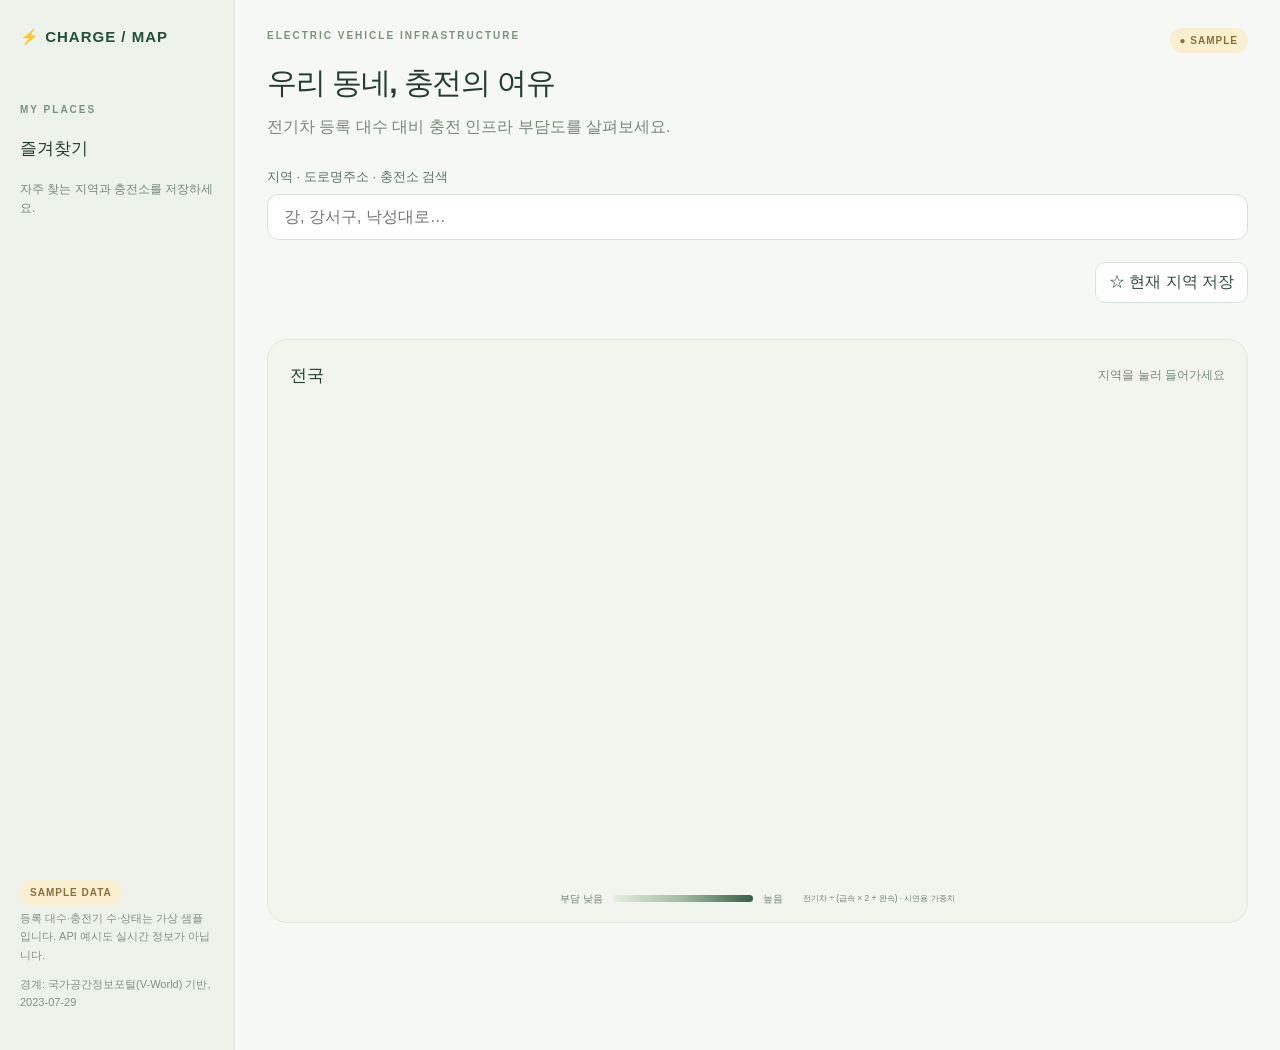
==== components/index.html @ 4f2b4662 "Initial commit: EV Infrastructure map" ====
<!doctype html>
<html lang="ko"><head><meta charset="utf-8"><meta name="viewport" content="width=device-width,initial-scale=1"><link rel="stylesheet" href="map_view.css"></head>
<body>
<div class="app">
<aside><a class="brand" href="#" id="home">⚡ CHARGE / MAP</a><p class="eyebrow">MY PLACES</p><h2>즐겨찾기</h2><p class="muted small">자주 찾는 지역과 충전소를 저장하세요.</p><div id="favorites"></div><p id="storage-note" role="status" class="small muted"></p><div class="sidebar-foot"><span class="badge">SAMPLE DATA</span><p>등록 대수·충전기 수·상태는 가상 샘플입니다. API 예시도 실시간 정보가 아닙니다.</p><p>경계: 국가공간정보포털(V-World) 기반, 2023-07-29</p></div></aside>
<main><header><div><p class="eyebrow">ELECTRIC VEHICLE INFRASTRUCTURE</p><h1>우리 동네, 충전의 여유</h1><p class="muted">전기차 등록 대수 대비 충전 인프라 부담도를 살펴보세요.</p></div><span class="badge">● SAMPLE</span></header>
<div class="search-wrap"><label id="search-label" for="search">지역 · 도로명주소 · 충전소 검색</label><div class="search-row"><input id="search" placeholder="강, 강서구, 낙성대로…" autocomplete="off" role="combobox" aria-autocomplete="list" aria-controls="suggestions" aria-expanded="false"><button id="address-search" hidden>주소 검색</button><button id="cancel-nearby" hidden>취소</button></div><p id="address-help" class="small muted" hidden></p><p id="search-status" role="status"></p><div id="suggestions" role="listbox" hidden></div></div>
<div class="toolbar"><nav id="breadcrumbs" aria-label="지도 탐색"></nav><button id="save-place">☆ 현재 지역 저장</button></div>
<div id="metrics" class="metrics"></div>
<div id="map-workspace" class="map-workspace">
<section class="map-card"><div class="map-heading"><div class="map-title-group"><button id="back-map" type="button" hidden>← 한 단계 뒤로</button><h2 id="map-title">전국</h2></div><span id="map-hint" class="muted small">지역을 눌러 들어가세요</span></div><div id="map-stage"><svg id="map" xmlns="http://www.w3.org/2000/svg" aria-label="전기차 충전 인프라 지도"><g id="provinces"></g><g id="districts"></g><g id="outlines" aria-hidden="true"></g><g id="district-labels" aria-hidden="true"></g><g id="markers"></g></svg><div id="hover-tip" hidden></div><div id="address-label" hidden></div></div><div class="legend"><span>부담 낮음</span><i></i><span>높음</span><small>전기차 ÷ (급속 × 2 + 완속) · 시연용 가중치</small></div></section>
<section id="details-panel" class="details-panel" aria-label="충전소 정보" hidden><div class="panel-header"><span id="panel-caption">충전소 상세</span><button id="close-details" aria-label="상세정보 닫기">×</button></div><div id="details" class="details" aria-live="polite"></div></section>
</div><section id="station-list" class="station-list"></section>
</main></div>
<dialog id="favorite-dialog"><form id="favorite-form"><h2 id="favorite-heading">즐겨찾기 저장</h2><label for="alias">별명</label><input id="alias" maxlength="60" required placeholder="우리 집, 회사 근처…"><p id="favorite-address" class="muted small"></p><div class="dialog-actions"><button type="button" id="cancel-favorite">취소</button><button class="primary" type="submit">저장</button></div></form></dialog>
<script id="app-data" type="application/json"></script><script src="nearby.js"></script><script src="bridge.js"></script>
</body></html>
---- components/map_view.css ----
:root{font-family:Inter,'Segoe UI','Malgun Gothic',sans-serif;color:#243c33;background:#f6f8f5;font-synthesis:none}*{box-sizing:border-box}body{margin:0}button,input{font:inherit}button{cursor:pointer;border:1px solid #dbe4dc;background:white;color:#314d40;border-radius:10px;padding:9px 13px}button:hover{background:#e9f1e9}button:focus-visible,a:focus-visible,input:focus-visible{outline:3px solid #91bfa8;outline-offset:3px}svg [role=button]:focus{outline:none}svg [role=button]:focus-visible{stroke:#d19841!important;stroke-width:3!important}input{width:100%;padding:13px 16px;border:1px solid #d7e1d8;border-radius:12px;background:white;color:#243c33}label{display:block;font-size:13px;margin-bottom:8px;color:#5d7365}.app{display:grid;grid-template-columns:235px minmax(0,1fr);min-height:1050px}aside{background:#edf2eb;border-right:1px solid #dfe7dc;padding:28px 20px;display:flex;flex-direction:column}.brand{font-size:15px;font-weight:800;color:#244f3c;text-decoration:none;letter-spacing:1px;margin-bottom:46px}.eyebrow{font-size:10px;letter-spacing:2px;color:#7a927c;font-weight:700}h1{font-size:30px;letter-spacing:-1.2px;margin:8px 0 10px}h2{font-size:17px;margin:8px 0}p{line-height:1.65}.muted{color:#78877a}.small{font-size:12px}.badge{background:#faf0cf;color:#87713a;border-radius:20px;font-size:10px;letter-spacing:1px;font-weight:700;padding:7px 10px;white-space:nowrap}.sidebar-foot{margin-top:auto;padding-top:30px;font-size:11px;color:#84907f}main{padding:28px 32px;min-width:0}header{display:flex;justify-content:space-between;align-items:flex-start}header p{margin:0 0 18px}.search-wrap{position:relative;z-index:5;margin:10px 0 22px}#suggestions{position:absolute;top:100%;left:0;right:0;background:#fff;border:1px solid #dce5dc;box-shadow:0 12px 35px #21372917;border-radius:12px;margin-top:6px;max-height:340px;overflow:auto}.suggestion{display:block;width:100%;text-align:left;border:0;border-radius:0;padding:11px 16px}.suggestion[aria-selected=true]{background:#e8f1e8}.suggestion small{display:block;color:#7a8d7f;margin-top:4px}.toolbar{display:flex;align-items:center;justify-content:space-between;margin-bottom:18px;gap:8px}nav{display:flex;align-items:center;gap:6px;flex-wrap:wrap}nav button{border:0;background:transparent;padding:6px}nav span{color:#9eac9e}.metrics{display:grid;grid-template-columns:repeat(4,1fr);gap:12px;margin-bottom:18px}.metric{background:#fff;border:1px solid #e2e9df;border-radius:14px;padding:16px}.metric small{color:#84907f;font-size:11px}.metric strong{display:block;font-size:23px;margin-top:6px;font-weight:600}.map-card{border:1px solid #e2e9df;background:#f1f5ee;border-radius:20px;overflow:hidden}.map-heading{display:flex;justify-content:space-between;align-items:center;padding:16px 22px}#map-stage{position:relative;height:465px}#map{display:block;width:100%;height:100%;overflow:hidden}.region{stroke:#fff;stroke-width:1.25;vector-effect:non-scaling-stroke;cursor:pointer;fill-rule:evenodd;transition:fill .18s}.region:hover{stroke:#486d56;stroke-width:2;filter:brightness(1.05)}.region.dim{opacity:.15;pointer-events:none}.region.context{pointer-events:none;fill:#dee9db!important;stroke:#c5d5c3}.marker{cursor:pointer}.marker circle{stroke:#fff;stroke-width:2;filter:drop-shadow(0 2px 2px #224a3733)}.marker.selected circle{stroke:#d79e42;stroke-width:3}#hover-tip{position:absolute;pointer-events:none;padding:7px 10px;background:#fff;border-radius:9px;box-shadow:0 3px 14px #25442a20;font-size:12px}.legend{display:flex;gap:10px;align-items:center;justify-content:center;padding:16px;font-size:10px;color:#74816c}.legend i{width:140px;height:7px;border-radius:10px;background:linear-gradient(90deg,#e4efdf,#9dbd9d,#365e49)}.legend small{margin-left:10px}.details{background:white;border:1px solid #e2e9df;border-radius:16px;margin-top:18px;padding:18px 22px}.details h2{margin-top:0}.details-row{display:flex;justify-content:space-between;gap:15px}.details p{margin:5px 0;font-size:13px}.station-list{display:flex;gap:8px;flex-wrap:wrap;margin-top:12px}.station-list button{font-size:12px}.fav-item{display:flex;gap:5px;margin:8px 0}.fav-open{text-align:left;flex:1;min-width:0;background:#ffffffb8;border:0}.fav-open strong{display:block;font-size:13px;overflow-wrap:anywhere}.fav-open small{display:block;font-size:10px;color:#83917f;margin-top:5px}.fav-tools{display:flex;flex-direction:column;gap:3px}.fav-tools button{padding:3px 5px;font-size:10px;border:0;background:transparent}dialog{border:1px solid #d7e3d6;border-radius:20px;max-width:420px;width:90%;padding:25px;color:#294332}dialog::backdrop{background:#213b2855;backdrop-filter:blur(3px)}.dialog-actions{display:flex;justify-content:flex-end;gap:8px;margin-top:24px}.primary{background:#365e49;color:white}.empty{font-size:12px;color:#8a9986;line-height:1.7}@media(max-width:800px){.app{grid-template-columns:180px minmax(0,1fr)}aside{padding:22px 12px}main{padding:20px 16px}.metrics{grid-template-columns:repeat(2,1fr)}h1{font-size:24px}.legend small{display:none}}@media(max-width:560px){.app{display:flex;flex-direction:column}aside{order:2;border:0;border-top:1px solid #dfe7dc}.brand,.sidebar-foot{display:none}aside .eyebrow{margin-top:0}main{padding:18px 12px}#map-stage{height:400px}.map-heading{padding:12px}header .badge{display:none}h1{font-size:23px}.metric{padding:10px}.metric strong{font-size:19px}.toolbar{font-size:12px}#save-place{font-size:11px}#favorites{display:flex;flex-wrap:wrap;gap:8px}.fav-item{max-width:260px}.map-heading .small{font-size:10px}}@media(prefers-reduced-motion:reduce){*{scroll-behavior:auto!important;transition:none!important}}

/* Keep the entire parent outline and make neighbouring districts clickable. */
.region.subdued{stroke:#fff;cursor:pointer}
.region.subdued:hover{stroke:#71936a;filter:brightness(1.05)}
.region.selected-district{stroke:#365e49;stroke-width:2.8}
.city-outline{fill:none;stroke:#688065;stroke-width:1.8;vector-effect:non-scaling-stroke;pointer-events:none}
.district-label{fill:#687e61;pointer-events:none;stroke:#f1f5ee;stroke-width:3px;paint-order:stroke;vector-effect:non-scaling-stroke;dominant-baseline:middle}
.district-label.active{fill:#243f2c;font-weight:700}
.map-workspace{display:grid;grid-template-columns:minmax(0,1fr) minmax(0,0fr);column-gap:0;align-items:stretch;transition:grid-template-columns .32s ease,column-gap .32s ease}
.map-workspace.has-details{grid-template-columns:minmax(0,1.85fr) minmax(0,1fr);column-gap:16px}
.map-workspace>.map-card{min-width:0}
.map-workspace .map-heading{gap:12px;min-height:66px;flex-wrap:wrap}
.map-heading h2{white-space:nowrap}
.map-heading #map-hint{max-width:260px}
.map-title-group{display:flex;align-items:center;gap:12px;flex-wrap:wrap;min-width:0}
#back-map{font-size:12px;padding:7px 10px;white-space:nowrap;border-color:#c9d9c2;background:#fffdf4}
#back-map:hover{background:#e5efde}
.search-row{display:flex;gap:8px;align-items:center}.search-row input{min-width:0;flex:1}.search-row button{white-space:nowrap}
#search-status{font-size:12px;line-height:1.5;color:#78846e;margin:5px 0 0}#search-status:empty{display:none}
#address-help{margin:8px 0 0;line-height:1.6}
.nearby-result{display:block;width:100%;text-align:left;padding:12px;margin:10px 0;border-radius:12px}
.nearby-result strong,.nearby-result span,.nearby-result small{display:block}.nearby-result strong{font-size:13px}.nearby-result span{font-size:12px;line-height:1.6;margin-top:5px;color:#7e8c76}.nearby-result small,.distance{font-size:13px;color:#365e49;margin-top:7px;font-weight:700}
.details-panel{max-height:620px;overflow-y:auto}.panel-header{position:sticky;top:0;background:#fff;z-index:1}
.nearby-origin{font-size:13px;line-height:1.6}.demo-note{background:#fbf3da;color:#8b793e;padding:10px;border-radius:8px;font-size:11px!important}
.nearby-list-back{font-size:12px;margin-bottom:12px}.marker.ranked text{font-weight:700;pointer-events:none}.origin-marker{pointer-events:none}
.metric strong{overflow-wrap:anywhere}.has-details .legend{font-size:10px}
@media(max-width:560px){.search-row{flex-wrap:wrap}.search-row input{flex-basis:100%}.search-row button{flex:1}.nearby-result{padding:9px}}
.details-panel{min-width:0;background:white;border:1px solid #dfe7dc;border-radius:18px;overflow:hidden;opacity:0;transform:translateX(14px);transition:opacity .32s,transform .32s}
.has-details .details-panel{opacity:1;transform:translateX(0)}
.panel-header{display:flex;align-items:center;justify-content:space-between;gap:10px;padding:15px 18px;border-bottom:1px solid #edf1e9;font-size:12px;color:#7c8e74}
#close-details{font-size:24px;line-height:1;padding:0 8px;border:0;background:transparent}
.details-panel .details{border:0;border-radius:0;padding:18px;margin:0;overflow-wrap:anywhere}
.details .badge{display:inline-block;margin-bottom:16px;font-size:10px}
.details h2{font-size:21px;line-height:1.45;margin:0 0 14px}
.details .detail-address{font-size:16px;line-height:1.7;color:#314b34;margin-bottom:16px}
.detail-actions{display:flex;gap:7px;flex-wrap:wrap;margin:14px 0 22px}
.detail-actions button{font-size:12px}
.details .copy-status{font-size:11px;color:#70866a}
.details p{margin:12px 0}
.cluster-option{display:block;width:100%;text-align:left;margin-top:10px;white-space:normal}
.cluster-option strong,.cluster-option span{display:block}.cluster-option span{font-size:12px;color:#7f8c77;margin-top:7px;line-height:1.5}
#address-label{position:absolute;pointer-events:none;background:#fffef8;border:1px solid #d9c996;border-radius:12px;padding:10px 13px;box-shadow:0 4px 18px #24422d19;z-index:2}
#address-label strong{display:block;font-size:13px;color:#355534;margin-bottom:4px}
#address-label span{font-size:14px;line-height:1.5;color:#40513b;display:block;overflow-wrap:anywhere}
#hover-tip{max-width:245px;font-size:13px;line-height:1.55;z-index:3}
.marker.cluster text{pointer-events:none;font-weight:700}
.has-details .legend small{display:none}
@media(max-width:800px){.map-workspace.has-details{grid-template-columns:minmax(0,1.35fr) minmax(0,1fr);column-gap:10px}.details-panel .details{padding:12px}.details h2{font-size:18px}.details .detail-address{font-size:14px}.panel-header{padding:12px}.map-workspace .map-heading{padding:12px;gap:0}}
@media(max-width:560px){.map-workspace{display:block;position:relative}.map-workspace.has-details .details-panel{position:absolute;inset:0 0 0 24%;z-index:4;box-shadow:-10px 0 25px #1d3f2a20;overflow-y:auto}.map-workspace.has-details .map-card{margin-right:8%}.details-panel .details{padding:16px}.details h2{font-size:20px}.map-heading #map-hint{max-width:none}.legend{gap:6px;padding:12px}.legend i{width:90px}}
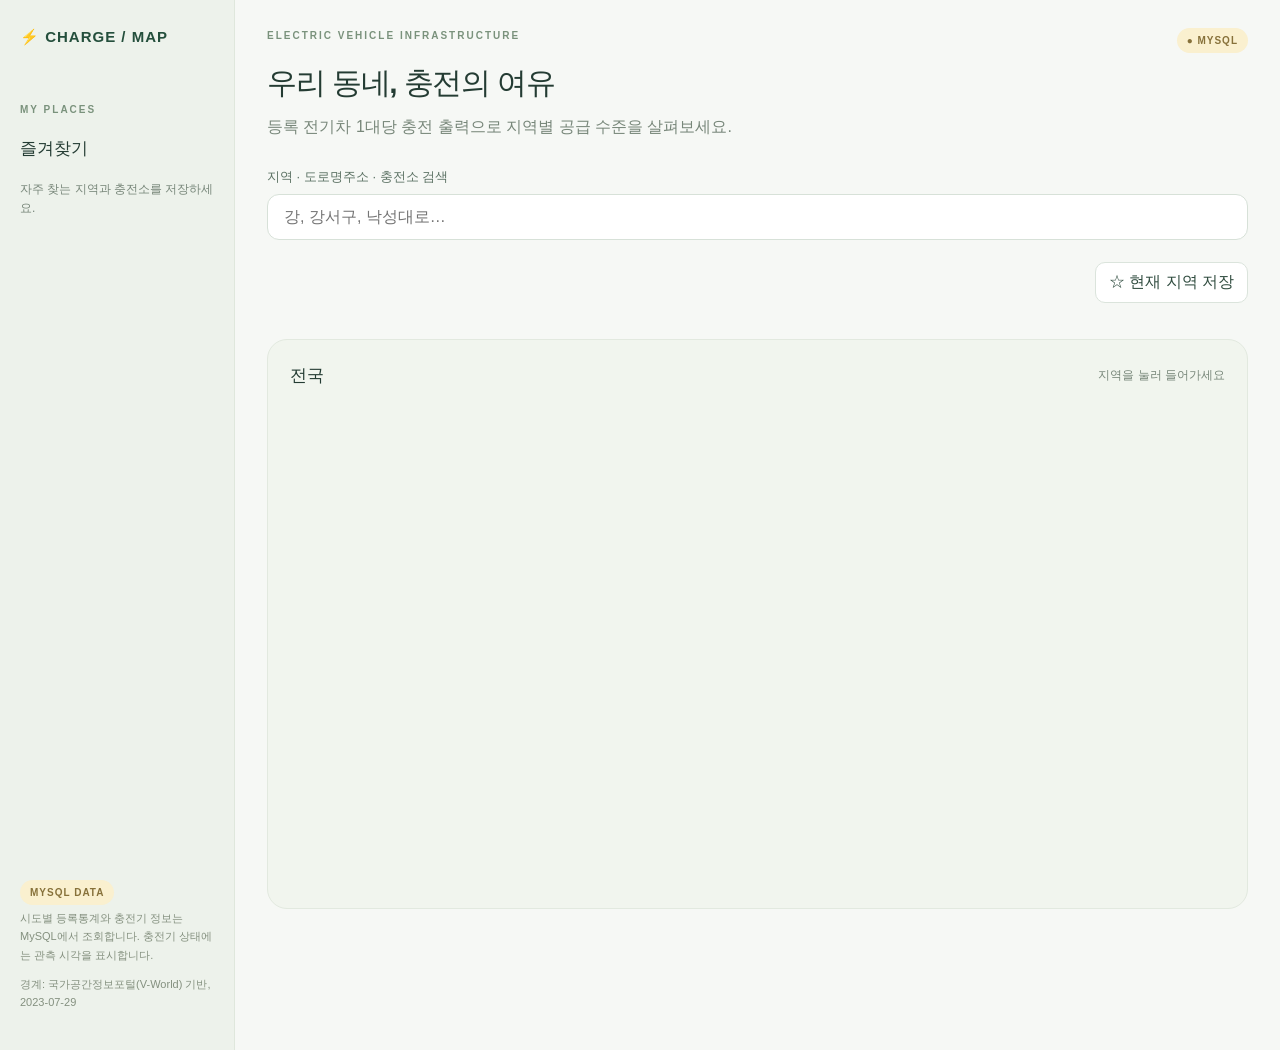
==== commit 23cebb46: "Mysql API plus" ====
--- a/components/index.html
+++ b/components/index.html
@@ -2,16 +2,16 @@
 <html lang="ko"><head><meta charset="utf-8"><meta name="viewport" content="width=device-width,initial-scale=1"><link rel="stylesheet" href="map_view.css"></head>
 <body>
 <div class="app">
-<aside><a class="brand" href="#" id="home">⚡ CHARGE / MAP</a><p class="eyebrow">MY PLACES</p><h2>즐겨찾기</h2><p class="muted small">자주 찾는 지역과 충전소를 저장하세요.</p><div id="favorites"></div><p id="storage-note" role="status" class="small muted"></p><div class="sidebar-foot"><span class="badge">SAMPLE DATA</span><p>등록 대수·충전기 수·상태는 가상 샘플입니다. API 예시도 실시간 정보가 아닙니다.</p><p>경계: 국가공간정보포털(V-World) 기반, 2023-07-29</p></div></aside>
-<main><header><div><p class="eyebrow">ELECTRIC VEHICLE INFRASTRUCTURE</p><h1>우리 동네, 충전의 여유</h1><p class="muted">전기차 등록 대수 대비 충전 인프라 부담도를 살펴보세요.</p></div><span class="badge">● SAMPLE</span></header>
+<aside><a class="brand" href="#" id="home">⚡ CHARGE / MAP</a><p class="eyebrow">MY PLACES</p><h2>즐겨찾기</h2><p class="muted small">자주 찾는 지역과 충전소를 저장하세요.</p><div id="favorites"></div><p id="storage-note" role="status" class="small muted"></p><div class="sidebar-foot"><span class="badge">MYSQL DATA</span><p>시도별 등록통계와 충전기 정보는 MySQL에서 조회합니다. 충전기 상태에는 관측 시각을 표시합니다.</p><p>경계: 국가공간정보포털(V-World) 기반, 2023-07-29</p></div></aside>
+<main><header><div><p class="eyebrow">ELECTRIC VEHICLE INFRASTRUCTURE</p><h1>우리 동네, 충전의 여유</h1><p class="muted">등록 전기차 1대당 충전 출력으로 지역별 공급 수준을 살펴보세요.</p></div><span class="badge">● MYSQL</span></header>
 <div class="search-wrap"><label id="search-label" for="search">지역 · 도로명주소 · 충전소 검색</label><div class="search-row"><input id="search" placeholder="강, 강서구, 낙성대로…" autocomplete="off" role="combobox" aria-autocomplete="list" aria-controls="suggestions" aria-expanded="false"><button id="address-search" hidden>주소 검색</button><button id="cancel-nearby" hidden>취소</button></div><p id="address-help" class="small muted" hidden></p><p id="search-status" role="status"></p><div id="suggestions" role="listbox" hidden></div></div>
 <div class="toolbar"><nav id="breadcrumbs" aria-label="지도 탐색"></nav><button id="save-place">☆ 현재 지역 저장</button></div>
 <div id="metrics" class="metrics"></div>
 <div id="map-workspace" class="map-workspace">
-<section class="map-card"><div class="map-heading"><div class="map-title-group"><button id="back-map" type="button" hidden>← 한 단계 뒤로</button><h2 id="map-title">전국</h2></div><span id="map-hint" class="muted small">지역을 눌러 들어가세요</span></div><div id="map-stage"><svg id="map" xmlns="http://www.w3.org/2000/svg" aria-label="전기차 충전 인프라 지도"><g id="provinces"></g><g id="districts"></g><g id="outlines" aria-hidden="true"></g><g id="district-labels" aria-hidden="true"></g><g id="markers"></g></svg><div id="hover-tip" hidden></div><div id="address-label" hidden></div></div><div class="legend"><span>부담 낮음</span><i></i><span>높음</span><small>전기차 ÷ (급속 × 2 + 완속) · 시연용 가중치</small></div></section>
-<section id="details-panel" class="details-panel" aria-label="충전소 정보" hidden><div class="panel-header"><span id="panel-caption">충전소 상세</span><button id="close-details" aria-label="상세정보 닫기">×</button></div><div id="details" class="details" aria-live="polite"></div></section>
+<section class="map-card"><div class="map-heading"><div class="map-title-group"><button id="back-map" type="button" hidden>← 한 단계 뒤로</button><h2 id="map-title">전국</h2></div><button id="station-focus-toggle" type="button" hidden>충전소 주변 보기</button><span id="map-hint" class="muted small">지역을 눌러 들어가세요</span></div><div id="map-stage"><div id="road-basemap" aria-hidden="true"></div><svg id="map" xmlns="http://www.w3.org/2000/svg" aria-label="전기차 충전 인프라 지도"><g id="provinces"></g><g id="districts"></g><g id="outlines" aria-hidden="true"></g><g id="district-labels" aria-hidden="true"></g><g id="markers"></g></svg><div id="hover-tip" hidden></div><div id="address-label" hidden></div><div id="station-scale" hidden><span></span></div><div id="station-overview" role="img" aria-labelledby="station-overview-label" hidden><svg id="station-overview-map" aria-hidden="true"></svg><small id="station-overview-label"></small></div></div><div id="road-attribution" hidden><a href="https://openfreemap.org/" target="_blank" rel="noopener">OpenFreeMap</a> · <a href="https://openmaptiles.org/" target="_blank" rel="noopener">© OpenMapTiles</a> · <a href="https://www.openstreetmap.org/copyright" target="_blank" rel="noopener">© OpenStreetMap contributors</a></div><div class="legend supply-grades" id="grade-legend" aria-label="충전 인프라 공급 등급"><div id="grade-key" class="grade-key"></div><small id="grade-note"></small></div><div class="legend" id="count-legend" aria-label="시군구별 충전기 수" hidden><span>충전기 적음</span><i></i><span>많음</span><small>시군구별 충전기 수</small></div></section>
+<section id="details-panel" class="details-panel" aria-label="충전소 정보" tabindex="0" hidden><div class="panel-header"><span id="panel-caption">충전소 상세</span><button id="close-details" aria-label="상세정보 닫기">×</button></div><div id="details" class="details" aria-live="polite"></div></section>
 </div><section id="station-list" class="station-list"></section>
 </main></div>
 <dialog id="favorite-dialog"><form id="favorite-form"><h2 id="favorite-heading">즐겨찾기 저장</h2><label for="alias">별명</label><input id="alias" maxlength="60" required placeholder="우리 집, 회사 근처…"><p id="favorite-address" class="muted small"></p><div class="dialog-actions"><button type="button" id="cancel-favorite">취소</button><button class="primary" type="submit">저장</button></div></form></dialog>
-<script id="app-data" type="application/json"></script><script src="nearby.js"></script><script src="bridge.js"></script>
+<script id="app-data" type="application/json"></script><script src="nearby.js"></script><script src="road_map.js"></script><script src="bridge.js"></script>
 </body></html>
--- a/components/map_view.css
+++ b/components/map_view.css
@@ -21,12 +21,20 @@
 #address-help{margin:8px 0 0;line-height:1.6}
 .nearby-result{display:block;width:100%;text-align:left;padding:12px;margin:10px 0;border-radius:12px}
 .nearby-result strong,.nearby-result span,.nearby-result small{display:block}.nearby-result strong{font-size:13px}.nearby-result span{font-size:12px;line-height:1.6;margin-top:5px;color:#7e8c76}.nearby-result small,.distance{font-size:13px;color:#365e49;margin-top:7px;font-weight:700}
-.details-panel{max-height:620px;overflow-y:auto}.panel-header{position:sticky;top:0;background:#fff;z-index:1}
+.panel-header{position:sticky;top:0;background:#fff;z-index:1}
 .nearby-origin{font-size:13px;line-height:1.6}.demo-note{background:#fbf3da;color:#8b793e;padding:10px;border-radius:8px;font-size:11px!important}
 .nearby-list-back{font-size:12px;margin-bottom:12px}.marker.ranked text{font-weight:700;pointer-events:none}.origin-marker{pointer-events:none}
+.legend[hidden]{display:none}
+.legend.supply-grades{flex-wrap:wrap}
+.grade-key{display:flex;justify-content:center;gap:7px 12px;flex-wrap:wrap}
+.grade-key-item{display:inline-flex;align-items:center;gap:4px;white-space:nowrap;color:#3b5447;font-size:11px}
+.grade-swatch{display:inline-block;width:12px;height:9px;border-radius:3px;border:1px solid #56746133}
+.metric .grade-badge{width:max-content;max-width:100%;padding:2px 9px;border-radius:8px;color:#283a31}
 .metric strong{overflow-wrap:anywhere}.has-details .legend{font-size:10px}
 @media(max-width:560px){.search-row{flex-wrap:wrap}.search-row input{flex-basis:100%}.search-row button{flex:1}.nearby-result{padding:9px}}
-.details-panel{min-width:0;background:white;border:1px solid #dfe7dc;border-radius:18px;overflow:hidden;opacity:0;transform:translateX(14px);transition:opacity .32s,transform .32s}
+.details-panel{min-width:0;background:white;border:1px solid #dfe7dc;border-radius:18px;max-height:620px;overflow-x:hidden;overflow-y:auto;overscroll-behavior-y:contain;opacity:0;transform:translateX(14px);transition:opacity .32s,transform .32s}
+.details-panel.is-dragging{cursor:grabbing;user-select:none}
+.details .availability{font-weight:700}
 .has-details .details-panel{opacity:1;transform:translateX(0)}
 .panel-header{display:flex;align-items:center;justify-content:space-between;gap:10px;padding:15px 18px;border-bottom:1px solid #edf1e9;font-size:12px;color:#7c8e74}
 #close-details{font-size:24px;line-height:1;padding:0 8px;border:0;background:transparent}
@@ -45,6 +53,31 @@
 #address-label span{font-size:14px;line-height:1.5;color:#40513b;display:block;overflow-wrap:anywhere}
 #hover-tip{max-width:245px;font-size:13px;line-height:1.55;z-index:3}
 .marker.cluster text{pointer-events:none;font-weight:700}
+#road-basemap{position:absolute;inset:0;opacity:0;pointer-events:none;transition:opacity .16s ease}
+#map{position:relative}
+#map .region{transition:fill .18s,fill-opacity .16s ease}
+.has-road-map #road-basemap{opacity:1}
+.has-road-map #map .region{fill-opacity:.09;stroke:#789387}
+.has-road-map #map .city-outline{opacity:.55}
+#road-attribution{text-align:right;padding:3px 8px;color:#586d62;font-size:10px}
+#road-attribution a{color:inherit}
+#map-stage.can-center-map #map,#map-stage.can-center-map #map .region{cursor:crosshair}
+#station-focus-toggle{font-size:12px;padding:7px 10px;white-space:nowrap}
+#station-overview{position:absolute;right:12px;bottom:12px;width:112px;padding:6px;background:#fffffff0;border:1px solid #c4d3c3;border-radius:10px;text-align:center;box-shadow:0 2px 12px #20332316}
+#station-overview-map{display:block;width:100%;height:68px;background:#f1f5ee;border-radius:5px}
+#station-overview small{display:block;margin-top:3px;color:#405a4a;font-size:11px}
+#station-overview-map path{stroke:#a7b6a8;stroke-width:1;vector-effect:non-scaling-stroke;fill-rule:evenodd}
+.overview-neighbor{fill:#e6ede4}.overview-selected{fill:#bfdbc4}
+.overview-frame{fill:#3e6f9d20;stroke:#325e87;stroke-width:1.2;vector-effect:non-scaling-stroke}
+.overview-pin{fill:#a34736;stroke:#fff;stroke-width:1.3;vector-effect:non-scaling-stroke}
+#station-scale{position:absolute;left:14px;bottom:14px;min-width:12px;border:1.5px solid #345245;border-top:0;text-align:center;background:#ffffffd9;pointer-events:none;color:#243c33;font-size:11px;white-space:nowrap}
+@media(max-width:560px){
+ .map-workspace.has-station-location.has-details .map-card{margin-right:0}
+ .map-workspace.has-station-location.has-details .details-panel{position:static;margin-top:10px;max-height:360px;box-shadow:none}
+ #map-stage.can-center-map{height:315px}
+ #station-overview{width:89px;right:8px;bottom:8px}
+ #station-overview-map{height:48px}
+}
 .has-details .legend small{display:none}
 @media(max-width:800px){.map-workspace.has-details{grid-template-columns:minmax(0,1.35fr) minmax(0,1fr);column-gap:10px}.details-panel .details{padding:12px}.details h2{font-size:18px}.details .detail-address{font-size:14px}.panel-header{padding:12px}.map-workspace .map-heading{padding:12px;gap:0}}
 @media(max-width:560px){.map-workspace{display:block;position:relative}.map-workspace.has-details .details-panel{position:absolute;inset:0 0 0 24%;z-index:4;box-shadow:-10px 0 25px #1d3f2a20;overflow-y:auto}.map-workspace.has-details .map-card{margin-right:8%}.details-panel .details{padding:16px}.details h2{font-size:20px}.map-heading #map-hint{max-width:none}.legend{gap:6px;padding:12px}.legend i{width:90px}}
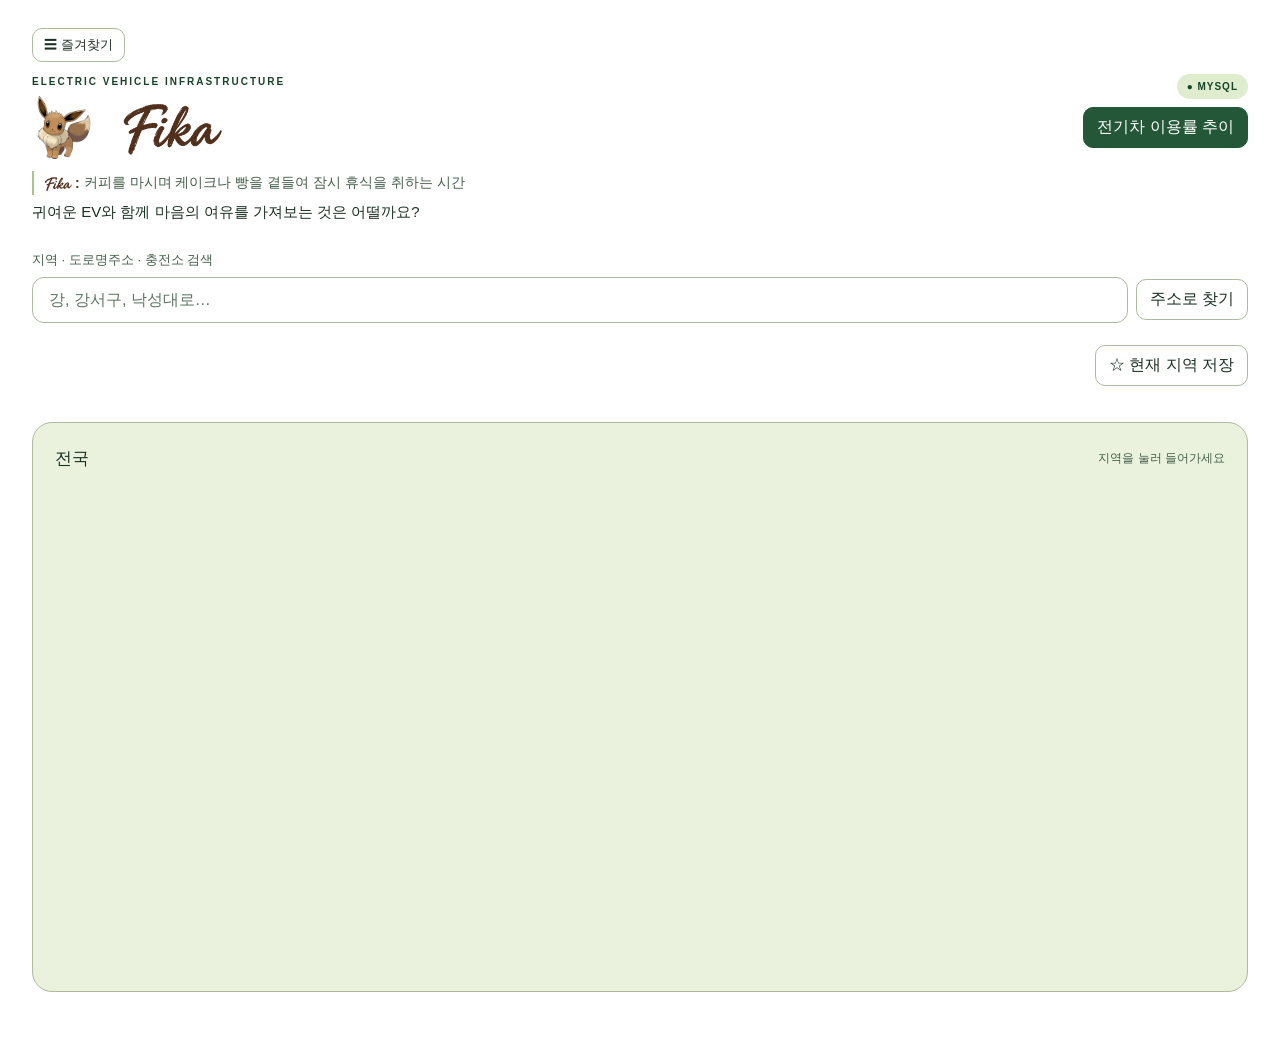
==== commit 3ff4e39e: "Fika_v0.9" ====
--- a/components/index.html
+++ b/components/index.html
@@ -2,16 +2,39 @@
 <html lang="ko"><head><meta charset="utf-8"><meta name="viewport" content="width=device-width,initial-scale=1"><link rel="stylesheet" href="map_view.css"></head>
 <body>
 <div class="app">
-<aside><a class="brand" href="#" id="home">⚡ CHARGE / MAP</a><p class="eyebrow">MY PLACES</p><h2>즐겨찾기</h2><p class="muted small">자주 찾는 지역과 충전소를 저장하세요.</p><div id="favorites"></div><p id="storage-note" role="status" class="small muted"></p><div class="sidebar-foot"><span class="badge">MYSQL DATA</span><p>시도별 등록통계와 충전기 정보는 MySQL에서 조회합니다. 충전기 상태에는 관측 시각을 표시합니다.</p><p>경계: 국가공간정보포털(V-World) 기반, 2023-07-29</p></div></aside>
-<main><header><div><p class="eyebrow">ELECTRIC VEHICLE INFRASTRUCTURE</p><h1>우리 동네, 충전의 여유</h1><p class="muted">등록 전기차 1대당 충전 출력으로 지역별 공급 수준을 살펴보세요.</p></div><span class="badge">● MYSQL</span></header>
-<div class="search-wrap"><label id="search-label" for="search">지역 · 도로명주소 · 충전소 검색</label><div class="search-row"><input id="search" placeholder="강, 강서구, 낙성대로…" autocomplete="off" role="combobox" aria-autocomplete="list" aria-controls="suggestions" aria-expanded="false"><button id="address-search" hidden>주소 검색</button><button id="cancel-nearby" hidden>취소</button></div><p id="address-help" class="small muted" hidden></p><p id="search-status" role="status"></p><div id="suggestions" role="listbox" hidden></div></div>
+<aside id="favorites-sidebar" class="favorites-sidebar" aria-label="즐겨찾기" hidden><button id="close-favorites" type="button" aria-label="즐겨찾기 사이드바 닫기">×</button><div class="favorites-content"><a class="brand" href="#" id="home">⚡ CHARGE / MAP</a><p class="eyebrow">MY PLACES</p><h2>즐겨찾기</h2><p class="muted small">자주 찾는 지역과 충전소를 저장하세요.</p><div id="favorites"></div><p id="storage-note" role="status" class="small muted"></p><div class="sidebar-foot"><span class="badge">MYSQL DATA</span><p>시도별 등록통계와 충전기 정보는 MySQL에서 조회합니다. 충전기 상태에는 마지막 상태 변경 시각을 표시합니다.</p><p>경계: 국가공간정보포털(V-World) 기반, 2023-07-29</p></div></div></aside>
+<main><button id="open-favorites" type="button" aria-controls="favorites-sidebar" aria-expanded="false">☰ 즐겨찾기</button><header><div class="fika-intro">
+<p class="eyebrow">ELECTRIC VEHICLE INFRASTRUCTURE</p>
+<h1 class="fika-title"><img class="fika-eevee" src="eevee-fika.png" width="64" height="64" alt=""><img class="fika-wordmark" src="fika-wordmark.png" width="1774" height="887" alt="Fika"></h1>
+<p class="fika-definition"><strong class="fika-label"><img src="fika-wordmark.png" width="1774" height="887" alt="Fika"><span>:</span></strong> 커피를 마시며 케이크나 빵을 곁들여 잠시 휴식을 취하는 시간</p>
+<p class="fika-message">귀여운 EV와 함께 마음의 여유를 가져보는 것은 어떨까요?</p>
+</div><div class="header-actions"><span class="badge">● MYSQL</span><button id="open-trend" type="button" aria-haspopup="dialog">전기차 이용률 추이</button></div></header>
+<div class="search-wrap"><label id="search-label" for="search">지역 · 도로명주소 · 충전소 검색</label><div class="search-row"><input id="search" placeholder="강, 강서구, 낙성대로…" autocomplete="off" role="combobox" aria-autocomplete="list" aria-controls="suggestions" aria-expanded="false"><button id="start-address-search" type="button">주소로 찾기</button><button id="address-search" type="button" hidden>주소 검색</button><button id="cancel-nearby" hidden>취소</button></div><p id="address-help" class="small muted" hidden></p><p id="search-status" role="status"></p><div id="suggestions" role="listbox" hidden></div></div>
 <div class="toolbar"><nav id="breadcrumbs" aria-label="지도 탐색"></nav><button id="save-place">☆ 현재 지역 저장</button></div>
 <div id="metrics" class="metrics"></div>
 <div id="map-workspace" class="map-workspace">
-<section class="map-card"><div class="map-heading"><div class="map-title-group"><button id="back-map" type="button" hidden>← 한 단계 뒤로</button><h2 id="map-title">전국</h2></div><button id="station-focus-toggle" type="button" hidden>충전소 주변 보기</button><span id="map-hint" class="muted small">지역을 눌러 들어가세요</span></div><div id="map-stage"><div id="road-basemap" aria-hidden="true"></div><svg id="map" xmlns="http://www.w3.org/2000/svg" aria-label="전기차 충전 인프라 지도"><g id="provinces"></g><g id="districts"></g><g id="outlines" aria-hidden="true"></g><g id="district-labels" aria-hidden="true"></g><g id="markers"></g></svg><div id="hover-tip" hidden></div><div id="address-label" hidden></div><div id="station-scale" hidden><span></span></div><div id="station-overview" role="img" aria-labelledby="station-overview-label" hidden><svg id="station-overview-map" aria-hidden="true"></svg><small id="station-overview-label"></small></div></div><div id="road-attribution" hidden><a href="https://openfreemap.org/" target="_blank" rel="noopener">OpenFreeMap</a> · <a href="https://openmaptiles.org/" target="_blank" rel="noopener">© OpenMapTiles</a> · <a href="https://www.openstreetmap.org/copyright" target="_blank" rel="noopener">© OpenStreetMap contributors</a></div><div class="legend supply-grades" id="grade-legend" aria-label="충전 인프라 공급 등급"><div id="grade-key" class="grade-key"></div><small id="grade-note"></small></div><div class="legend" id="count-legend" aria-label="시군구별 충전기 수" hidden><span>충전기 적음</span><i></i><span>많음</span><small>시군구별 충전기 수</small></div></section>
+<section class="map-card"><div class="map-heading"><div class="map-title-group"><button id="back-map" type="button" hidden>← 한 단계 뒤로</button><h2 id="map-title">전국</h2></div><button id="station-focus-toggle" type="button" hidden>충전소 주변 보기</button><div id="map-zoom" hidden><button id="zoom-out" type="button" aria-label="지도 축소">−</button><button id="zoom-in" type="button" aria-label="지도 확대">+</button></div><span id="map-hint" class="muted small">지역을 눌러 들어가세요</span></div><div id="map-stage"><div id="road-basemap" aria-hidden="true"></div><svg id="map" xmlns="http://www.w3.org/2000/svg" aria-label="전기차 충전 인프라 지도"><g id="provinces"></g><g id="districts"></g><g id="outlines" aria-hidden="true"></g><g id="district-labels" aria-hidden="true"></g><g id="markers"></g></svg><div id="hover-tip" hidden></div><div id="address-label" hidden></div><div id="station-scale" hidden><span></span></div><div id="station-overview" role="img" aria-labelledby="station-overview-label" hidden><svg id="station-overview-map" aria-hidden="true"></svg><small id="station-overview-label"></small></div></div><div id="district-load-status" role="status" hidden></div><div id="road-attribution" hidden><a href="https://openfreemap.org/" target="_blank" rel="noopener">OpenFreeMap</a> · <a href="https://openmaptiles.org/" target="_blank" rel="noopener">© OpenMapTiles</a> · <a href="https://www.openstreetmap.org/copyright" target="_blank" rel="noopener">© OpenStreetMap contributors</a></div><div class="legend supply-grades" id="grade-legend" aria-label="충전 인프라 공급 등급"><div id="grade-key" class="grade-key"></div><small id="grade-note"></small></div><div class="legend marker-legend" id="marker-legend" aria-label="충전소 마커 상태" hidden><span><i class="marker-key marker-key-ready"></i>사용 가능</span><span><i class="marker-key marker-key-unavailable"></i>사용 가능 0기</span><span><i class="marker-key marker-key-unknown"></i>상태 미확인</span><small>저장 상태 기준</small></div><div class="legend" id="count-legend" aria-label="시군구별 충전기 수" hidden><span>충전기 적음</span><i></i><span>많음</span><small>시군구별 충전기 수</small></div></section>
 <section id="details-panel" class="details-panel" aria-label="충전소 정보" tabindex="0" hidden><div class="panel-header"><span id="panel-caption">충전소 상세</span><button id="close-details" aria-label="상세정보 닫기">×</button></div><div id="details" class="details" aria-live="polite"></div></section>
-</div><section id="station-list" class="station-list"></section>
+</div>
 </main></div>
 <dialog id="favorite-dialog"><form id="favorite-form"><h2 id="favorite-heading">즐겨찾기 저장</h2><label for="alias">별명</label><input id="alias" maxlength="60" required placeholder="우리 집, 회사 근처…"><p id="favorite-address" class="muted small"></p><div class="dialog-actions"><button type="button" id="cancel-favorite">취소</button><button class="primary" type="submit">저장</button></div></form></dialog>
+<dialog id="cafe-dialog" aria-labelledby="cafe-title">
+<div id="cafe-drag-handle" class="cafe-header"><div><h2 id="cafe-title">주변 카페</h2><p id="cafe-station" class="muted small"></p></div><button id="close-cafes" type="button" aria-label="주변 카페 닫기" autofocus>×</button></div>
+<div id="cafe-results" tabindex="0" aria-label="카페 검색 결과" aria-live="polite"></div>
+</dialog>
+<dialog id="trend-panel" aria-labelledby="trend-title">
+<div class="trend-panel-heading"><div><p class="eyebrow">EV INSIGHTS</p><h2 id="trend-title">전기차 이용률 추이</h2><p class="muted">전국 비사업용 승용차 중 전기 승용차 등록 비중</p></div><button id="close-trend" type="button" aria-label="전기차 추이 대시보드 닫기" autofocus>×</button></div>
+<div class="trend-panel-body">
+<section class="trend-card" aria-labelledby="trend-chart-title"><div class="trend-card-heading"><h3 id="trend-chart-title">2020–2026 등록 비중</h3><span id="trend-month" class="trend-chip"></span></div><div id="trend-chart"></div></section>
+<section class="trend-card" aria-labelledby="trend-ranking-title"><div class="trend-card-heading"><h3 id="trend-ranking-title">충전 혼잡도 TOP 5</h3><span id="trend-rank-month" class="trend-chip"></span></div><p class="muted small">등록 전기차 1대당 공용 충전 출력이 낮은 지역순</p><ol id="trend-ranking"></ol><p class="muted small">공급 부담 지표 · 실시간 대기시간과 다릅니다.</p></section>
+<details id="trend-sources" class="trend-sources">
+<summary><span>출처 및 산정 기준</span><span class="trend-source-button">원본 데이터 보기</span></summary>
+<section aria-labelledby="trend-inputs-title"><h3 id="trend-inputs-title">등록 비중에 사용한 값</h3><p>비사업용 전기 승용차 등록대수 ÷ 전체 비사업용 승용차 등록대수 × 100</p>
+<p><a href="https://stat.molit.go.kr/portal/cate/statMetaView.do?hFormId=1244&amp;hRsId=58" target="_blank" rel="noopener">국토교통부 자동차등록현황보고 · 공개 XLSX 목록</a></p>
+<p id="trend-source-status" role="status"></p><div id="trend-inputs" class="source-table-scroll" role="region" aria-label="월별 등록통계 계산에 사용한 값" tabindex="0"></div></section>
+<section aria-labelledby="ranking-inputs-title"><h3 id="ranking-inputs-title">충전 혼잡도에 사용한 값</h3><p>이용 제한 없는 충전기의 정격출력 합계 ÷ 등록 전기차 대수. 값이 낮을수록 공급 부담이 큰 것으로 봅니다.</p>
+<p>등록 대수는 국토교통부 월별 자료의 전기차 전체 차종 기준입니다. 정격출력은 <a href="https://www.data.go.kr/data/15076352/openapi.do" target="_blank" rel="noopener">한국환경공단 전기자동차 충전소 정보</a>를 바탕으로 집계했습니다.</p>
+<div id="ranking-inputs" class="source-table-scroll" role="region" aria-label="지역별 충전 혼잡도 계산에 사용한 값" tabindex="0"></div></section>
+</details></div></dialog>
 <script id="app-data" type="application/json"></script><script src="nearby.js"></script><script src="road_map.js"></script><script src="bridge.js"></script>
 </body></html>
--- a/components/map_view.css
+++ b/components/map_view.css
@@ -1,12 +1,12 @@
-:root{font-family:Inter,'Segoe UI','Malgun Gothic',sans-serif;color:#243c33;background:#f6f8f5;font-synthesis:none}*{box-sizing:border-box}body{margin:0}button,input{font:inherit}button{cursor:pointer;border:1px solid #dbe4dc;background:white;color:#314d40;border-radius:10px;padding:9px 13px}button:hover{background:#e9f1e9}button:focus-visible,a:focus-visible,input:focus-visible{outline:3px solid #91bfa8;outline-offset:3px}svg [role=button]:focus{outline:none}svg [role=button]:focus-visible{stroke:#d19841!important;stroke-width:3!important}input{width:100%;padding:13px 16px;border:1px solid #d7e1d8;border-radius:12px;background:white;color:#243c33}label{display:block;font-size:13px;margin-bottom:8px;color:#5d7365}.app{display:grid;grid-template-columns:235px minmax(0,1fr);min-height:1050px}aside{background:#edf2eb;border-right:1px solid #dfe7dc;padding:28px 20px;display:flex;flex-direction:column}.brand{font-size:15px;font-weight:800;color:#244f3c;text-decoration:none;letter-spacing:1px;margin-bottom:46px}.eyebrow{font-size:10px;letter-spacing:2px;color:#7a927c;font-weight:700}h1{font-size:30px;letter-spacing:-1.2px;margin:8px 0 10px}h2{font-size:17px;margin:8px 0}p{line-height:1.65}.muted{color:#78877a}.small{font-size:12px}.badge{background:#faf0cf;color:#87713a;border-radius:20px;font-size:10px;letter-spacing:1px;font-weight:700;padding:7px 10px;white-space:nowrap}.sidebar-foot{margin-top:auto;padding-top:30px;font-size:11px;color:#84907f}main{padding:28px 32px;min-width:0}header{display:flex;justify-content:space-between;align-items:flex-start}header p{margin:0 0 18px}.search-wrap{position:relative;z-index:5;margin:10px 0 22px}#suggestions{position:absolute;top:100%;left:0;right:0;background:#fff;border:1px solid #dce5dc;box-shadow:0 12px 35px #21372917;border-radius:12px;margin-top:6px;max-height:340px;overflow:auto}.suggestion{display:block;width:100%;text-align:left;border:0;border-radius:0;padding:11px 16px}.suggestion[aria-selected=true]{background:#e8f1e8}.suggestion small{display:block;color:#7a8d7f;margin-top:4px}.toolbar{display:flex;align-items:center;justify-content:space-between;margin-bottom:18px;gap:8px}nav{display:flex;align-items:center;gap:6px;flex-wrap:wrap}nav button{border:0;background:transparent;padding:6px}nav span{color:#9eac9e}.metrics{display:grid;grid-template-columns:repeat(4,1fr);gap:12px;margin-bottom:18px}.metric{background:#fff;border:1px solid #e2e9df;border-radius:14px;padding:16px}.metric small{color:#84907f;font-size:11px}.metric strong{display:block;font-size:23px;margin-top:6px;font-weight:600}.map-card{border:1px solid #e2e9df;background:#f1f5ee;border-radius:20px;overflow:hidden}.map-heading{display:flex;justify-content:space-between;align-items:center;padding:16px 22px}#map-stage{position:relative;height:465px}#map{display:block;width:100%;height:100%;overflow:hidden}.region{stroke:#fff;stroke-width:1.25;vector-effect:non-scaling-stroke;cursor:pointer;fill-rule:evenodd;transition:fill .18s}.region:hover{stroke:#486d56;stroke-width:2;filter:brightness(1.05)}.region.dim{opacity:.15;pointer-events:none}.region.context{pointer-events:none;fill:#dee9db!important;stroke:#c5d5c3}.marker{cursor:pointer}.marker circle{stroke:#fff;stroke-width:2;filter:drop-shadow(0 2px 2px #224a3733)}.marker.selected circle{stroke:#d79e42;stroke-width:3}#hover-tip{position:absolute;pointer-events:none;padding:7px 10px;background:#fff;border-radius:9px;box-shadow:0 3px 14px #25442a20;font-size:12px}.legend{display:flex;gap:10px;align-items:center;justify-content:center;padding:16px;font-size:10px;color:#74816c}.legend i{width:140px;height:7px;border-radius:10px;background:linear-gradient(90deg,#e4efdf,#9dbd9d,#365e49)}.legend small{margin-left:10px}.details{background:white;border:1px solid #e2e9df;border-radius:16px;margin-top:18px;padding:18px 22px}.details h2{margin-top:0}.details-row{display:flex;justify-content:space-between;gap:15px}.details p{margin:5px 0;font-size:13px}.station-list{display:flex;gap:8px;flex-wrap:wrap;margin-top:12px}.station-list button{font-size:12px}.fav-item{display:flex;gap:5px;margin:8px 0}.fav-open{text-align:left;flex:1;min-width:0;background:#ffffffb8;border:0}.fav-open strong{display:block;font-size:13px;overflow-wrap:anywhere}.fav-open small{display:block;font-size:10px;color:#83917f;margin-top:5px}.fav-tools{display:flex;flex-direction:column;gap:3px}.fav-tools button{padding:3px 5px;font-size:10px;border:0;background:transparent}dialog{border:1px solid #d7e3d6;border-radius:20px;max-width:420px;width:90%;padding:25px;color:#294332}dialog::backdrop{background:#213b2855;backdrop-filter:blur(3px)}.dialog-actions{display:flex;justify-content:flex-end;gap:8px;margin-top:24px}.primary{background:#365e49;color:white}.empty{font-size:12px;color:#8a9986;line-height:1.7}@media(max-width:800px){.app{grid-template-columns:180px minmax(0,1fr)}aside{padding:22px 12px}main{padding:20px 16px}.metrics{grid-template-columns:repeat(2,1fr)}h1{font-size:24px}.legend small{display:none}}@media(max-width:560px){.app{display:flex;flex-direction:column}aside{order:2;border:0;border-top:1px solid #dfe7dc}.brand,.sidebar-foot{display:none}aside .eyebrow{margin-top:0}main{padding:18px 12px}#map-stage{height:400px}.map-heading{padding:12px}header .badge{display:none}h1{font-size:23px}.metric{padding:10px}.metric strong{font-size:19px}.toolbar{font-size:12px}#save-place{font-size:11px}#favorites{display:flex;flex-wrap:wrap;gap:8px}.fav-item{max-width:260px}.map-heading .small{font-size:10px}}@media(prefers-reduced-motion:reduce){*{scroll-behavior:auto!important;transition:none!important}}
+:root{color-scheme:light;--canvas:#ffffff;--surface:#ffffff;--raised:#eaf2dd;--hover:#e0edcf;--inset:#edf5e2;--edge:#aebb9e;--text:#1b3123;--muted:#45604b;--accent:#245737;--accent-deep:#174429;--on-accent:#ffffff;--success-bg:#e1f3e8;--success-text:#1f633d;--danger-bg:#fbe8e7;--danger-text:#923532;--busy-bg:#fff2d4;--busy-text:#76510e;--shadow:#263d2928;font-family:Inter,'Segoe UI','Malgun Gothic',sans-serif;color:var(--text);background:var(--canvas);font-synthesis:none}*{box-sizing:border-box}body{margin:0}button,input{font:inherit}button{cursor:pointer;border:1px solid var(--edge);background:var(--surface);color:var(--text);border-radius:10px;padding:9px 13px}button:hover{background:var(--hover)}button:focus-visible,a:focus-visible,input:focus-visible{outline:3px solid var(--accent);outline-offset:3px}svg [role=button]:focus{outline:none}svg [role=button]:focus-visible{stroke:var(--accent-deep)!important;stroke-width:3!important}input{width:100%;padding:13px 16px;border:1px solid var(--edge);border-radius:12px;background:var(--surface);color:var(--text)}label{display:block;font-size:13px;margin-bottom:8px;color:var(--muted)}.app{display:grid;grid-template-columns:minmax(0,1fr);min-height:1050px}aside{background:var(--raised);border-right:1px solid var(--edge);padding:28px 20px;display:flex;flex-direction:column}.brand{font-size:15px;font-weight:800;color:var(--accent);text-decoration:none;letter-spacing:1px;margin-bottom:46px}.eyebrow{font-size:10px;letter-spacing:2px;color:var(--accent-deep);font-weight:700}h1{font-size:30px;letter-spacing:-1.2px;margin:8px 0 10px}h2{font-size:17px;margin:8px 0}p{line-height:1.65}.muted{color:var(--muted)}.small{font-size:12px}.badge{background:#dfedce;color:var(--accent-deep);border-radius:20px;font-size:10px;letter-spacing:1px;font-weight:700;padding:7px 10px;white-space:nowrap}.sidebar-foot{margin-top:auto;padding-top:30px;font-size:11px;color:var(--muted)}main{padding:28px 32px;min-width:0}header{display:flex;justify-content:space-between;align-items:flex-start}header p{margin:0 0 18px}.search-wrap{position:relative;z-index:5;margin:10px 0 22px}#suggestions{position:absolute;top:100%;left:0;right:0;background:var(--surface);border:1px solid var(--edge);box-shadow:0 12px 35px var(--shadow);border-radius:12px;margin-top:6px;max-height:340px;overflow:auto}.suggestion{display:block;width:100%;text-align:left;border:0;border-radius:0;padding:11px 16px}.suggestion[aria-selected=true]{background:var(--hover)}.suggestion small{display:block;color:var(--muted);margin-top:4px}.toolbar{display:flex;align-items:center;justify-content:space-between;margin-bottom:18px;gap:8px}nav{display:flex;align-items:center;gap:6px;flex-wrap:wrap}nav button{border:0;background:transparent;padding:6px}nav span{color:var(--muted)}.metrics{display:grid;grid-template-columns:repeat(var(--metric-columns,4),minmax(0,1fr));gap:12px;margin-bottom:18px}.metric{background:var(--surface);border:1px solid var(--edge);border-radius:14px;padding:16px}.metric small{color:var(--muted);font-size:11px}.metric strong{display:block;font-size:23px;margin-top:6px;font-weight:600}.map-card{border:1px solid var(--edge);background:var(--raised);border-radius:20px;overflow:hidden}.map-heading{display:flex;justify-content:space-between;align-items:center;padding:16px 22px}#map-stage{position:relative;height:465px}#map{display:block;width:100%;height:100%;overflow:hidden}.region{stroke:#ffffff;stroke-width:1.25;vector-effect:non-scaling-stroke;cursor:pointer;fill-rule:evenodd;transition:fill .18s}.region:hover{stroke:#234d2f;stroke-width:2;filter:brightness(1.05)}.region.dim{opacity:.15;pointer-events:none}.region.context{pointer-events:none;fill:#e1eacb!important;stroke:#7f9772}.marker{cursor:pointer}#hover-tip{position:absolute;pointer-events:none;padding:7px 10px;background:var(--surface);border-radius:9px;box-shadow:0 3px 14px var(--shadow);font-size:12px}.legend{display:flex;gap:10px;align-items:center;justify-content:center;padding:16px;font-size:10px;color:var(--muted)}.legend i{width:140px;height:7px;border-radius:10px;background:linear-gradient(90deg,#e1ebcc,#a6c58e,#5f8654)}.legend small{margin-left:10px}.details{background:var(--surface);border:1px solid var(--edge);border-radius:16px;margin-top:18px;padding:18px 22px}.details h2{margin-top:0}.details-row{display:flex;justify-content:space-between;gap:15px}.details p{margin:5px 0;font-size:13px}.fav-item{display:flex;gap:5px;margin:8px 0}.fav-open{text-align:left;flex:1;min-width:0;background:#edf5e2;border:0}.fav-open strong{display:block;font-size:13px;overflow-wrap:anywhere}.fav-open small{display:block;font-size:10px;color:var(--muted);margin-top:5px}.fav-tools{display:flex;flex-direction:column;gap:3px}.fav-tools button{padding:3px 5px;font-size:10px;border:0;background:transparent}dialog{background:var(--surface);border:1px solid var(--edge);border-radius:20px;max-width:420px;width:90%;padding:25px;color:var(--text)}dialog::backdrop{background:#243b2b66;backdrop-filter:blur(3px)}.dialog-actions{display:flex;justify-content:flex-end;gap:8px;margin-top:24px}.primary{background:var(--accent);color:var(--on-accent)}.empty{font-size:12px;color:var(--muted);line-height:1.7}@media(max-width:800px){aside{padding:22px 12px}main{padding:20px 16px}.metrics{grid-template-columns:repeat(2,1fr)}h1{font-size:24px}.legend small{display:none}}@media(max-width:560px){.app{display:flex;flex-direction:column}aside{border:0;border-bottom:1px solid var(--edge)}.brand,.sidebar-foot{display:none}aside .eyebrow{margin-top:0}main{padding:18px 12px}#map-stage{height:400px}.map-heading{padding:12px}header .badge{display:none}h1{font-size:23px}.metric{padding:10px}.metric strong{font-size:19px}.toolbar{font-size:12px}#save-place{font-size:11px}#favorites{display:flex;flex-wrap:wrap;gap:8px}.fav-item{max-width:260px}.map-heading .small{font-size:10px}}@media(prefers-reduced-motion:reduce){*{scroll-behavior:auto!important;transition:none!important}}
 
 /* Keep the entire parent outline and make neighbouring districts clickable. */
-.region.subdued{stroke:#fff;cursor:pointer}
-.region.subdued:hover{stroke:#71936a;filter:brightness(1.05)}
-.region.selected-district{stroke:#365e49;stroke-width:2.8}
-.city-outline{fill:none;stroke:#688065;stroke-width:1.8;vector-effect:non-scaling-stroke;pointer-events:none}
-.district-label{fill:#687e61;pointer-events:none;stroke:#f1f5ee;stroke-width:3px;paint-order:stroke;vector-effect:non-scaling-stroke;dominant-baseline:middle}
-.district-label.active{fill:#243f2c;font-weight:700}
+.region.subdued{stroke:#ffffff;cursor:pointer}
+.region.subdued:hover{stroke:#234d2f;filter:brightness(1.05)}
+.region.selected-district{stroke:var(--accent);stroke-width:2.8}
+.city-outline{fill:none;stroke:#607d59;stroke-width:1.8;vector-effect:non-scaling-stroke;pointer-events:none}
+.district-label{fill:#245737;pointer-events:none;stroke:var(--raised);stroke-width:3px;paint-order:stroke;vector-effect:non-scaling-stroke;dominant-baseline:middle}
+.district-label.active{fill:#1b3123;font-weight:700}
 .map-workspace{display:grid;grid-template-columns:minmax(0,1fr) minmax(0,0fr);column-gap:0;align-items:stretch;transition:grid-template-columns .32s ease,column-gap .32s ease}
 .map-workspace.has-details{grid-template-columns:minmax(0,1.85fr) minmax(0,1fr);column-gap:16px}
 .map-workspace>.map-card{min-width:0}
@@ -14,70 +14,225 @@
 .map-heading h2{white-space:nowrap}
 .map-heading #map-hint{max-width:260px}
 .map-title-group{display:flex;align-items:center;gap:12px;flex-wrap:wrap;min-width:0}
-#back-map{font-size:12px;padding:7px 10px;white-space:nowrap;border-color:#c9d9c2;background:#fffdf4}
-#back-map:hover{background:#e5efde}
+#back-map{font-size:12px;padding:7px 10px;white-space:nowrap;border-color:var(--edge);background:var(--raised)}
+#back-map:hover{background:var(--hover)}
 .search-row{display:flex;gap:8px;align-items:center}.search-row input{min-width:0;flex:1}.search-row button{white-space:nowrap}
-#search-status{font-size:12px;line-height:1.5;color:#78846e;margin:5px 0 0}#search-status:empty{display:none}
+#search-status{font-size:12px;line-height:1.5;color:var(--muted);margin:5px 0 0}#search-status:empty{display:none}
 #address-help{margin:8px 0 0;line-height:1.6}
 .nearby-result{display:block;width:100%;text-align:left;padding:12px;margin:10px 0;border-radius:12px}
-.nearby-result strong,.nearby-result span,.nearby-result small{display:block}.nearby-result strong{font-size:13px}.nearby-result span{font-size:12px;line-height:1.6;margin-top:5px;color:#7e8c76}.nearby-result small,.distance{font-size:13px;color:#365e49;margin-top:7px;font-weight:700}
-.panel-header{position:sticky;top:0;background:#fff;z-index:1}
-.nearby-origin{font-size:13px;line-height:1.6}.demo-note{background:#fbf3da;color:#8b793e;padding:10px;border-radius:8px;font-size:11px!important}
-.nearby-list-back{font-size:12px;margin-bottom:12px}.marker.ranked text{font-weight:700;pointer-events:none}.origin-marker{pointer-events:none}
+.nearby-result strong,.nearby-result span,.nearby-result small{display:block}.nearby-result strong{font-size:13px}.nearby-result span{font-size:12px;line-height:1.6;margin-top:5px;color:var(--muted)}.nearby-result small,.distance{font-size:13px;color:var(--accent);margin-top:7px;font-weight:700}
+.panel-header{position:sticky;top:0;background:var(--surface);z-index:1}
+.nearby-origin{font-size:13px;line-height:1.6}.demo-note{background:var(--inset);color:var(--accent-deep);padding:10px;border-radius:8px;font-size:11px!important}
+.nearby-list-back{font-size:12px;margin-bottom:12px}.origin-marker{pointer-events:none}
 .legend[hidden]{display:none}
 .legend.supply-grades{flex-wrap:wrap}
 .grade-key{display:flex;justify-content:center;gap:7px 12px;flex-wrap:wrap}
-.grade-key-item{display:inline-flex;align-items:center;gap:4px;white-space:nowrap;color:#3b5447;font-size:11px}
-.grade-swatch{display:inline-block;width:12px;height:9px;border-radius:3px;border:1px solid #56746133}
-.metric .grade-badge{width:max-content;max-width:100%;padding:2px 9px;border-radius:8px;color:#283a31}
+.grade-key-item{display:inline-flex;align-items:center;gap:4px;white-space:nowrap;color:var(--muted);font-size:11px}
+.grade-swatch{display:inline-block;width:12px;height:9px;border-radius:3px;border:1px solid var(--edge)}
+.metric .grade-badge{width:max-content;max-width:100%;padding:2px 9px;border-radius:8px;color:var(--text)}
 .metric strong{overflow-wrap:anywhere}.has-details .legend{font-size:10px}
 @media(max-width:560px){.search-row{flex-wrap:wrap}.search-row input{flex-basis:100%}.search-row button{flex:1}.nearby-result{padding:9px}}
-.details-panel{min-width:0;background:white;border:1px solid #dfe7dc;border-radius:18px;max-height:620px;overflow-x:hidden;overflow-y:auto;overscroll-behavior-y:contain;opacity:0;transform:translateX(14px);transition:opacity .32s,transform .32s}
+.details-panel{min-width:0;background:var(--surface);border:1px solid var(--edge);border-radius:18px;max-height:620px;overflow-x:hidden;overflow-y:auto;overscroll-behavior-y:contain;opacity:0;transform:translateX(14px);transition:opacity .32s,transform .32s}
 .details-panel.is-dragging{cursor:grabbing;user-select:none}
-.details .availability{font-weight:700}
+.station-availability{padding:12px 14px;margin:14px 0;background:var(--inset);border:1px solid var(--edge);border-radius:12px}
+.station-availability .availability{display:flex;align-items:baseline;flex-wrap:wrap;gap:6px;color:var(--accent-deep);font-weight:700;margin:0}
+.station-availability .availability strong{font-size:23px;line-height:1.3}
+.station-availability p.small{margin:4px 0;font-size:12px}
+.charger-tiles{display:grid;grid-template-columns:repeat(auto-fill,minmax(min(100%,66px),1fr));gap:6px;list-style:none;margin:10px 0;padding:0}
+.charger-tile{display:flex;flex-direction:column;align-items:center;gap:4px;min-width:0;padding:6px 3px;border:1px solid var(--edge);border-radius:9px;background:var(--surface)}
+.charger-tile.status-ready{background:#f4f8f3}
+.charger-tile.status-busy{background:#fffaed}
+.charger-tile .charger-number{align-self:flex-start;max-width:100%;padding:1px 5px;overflow-wrap:anywhere;font-size:11px}
+.charger-tile-art,.charger-tile-placeholder{width:56px;max-width:100%;height:56px}
+.charger-tile-art{display:grid;place-items:center}
+.charger-tile-art svg{display:block;width:100%;height:auto;overflow:hidden}
+.charger-tile-placeholder{display:grid;place-items:center;color:var(--muted);font-size:21px}
+.charger-tile .access-tag{max-width:100%;padding:1px 4px;font-size:10px;text-align:center}
+.availability-tags{display:flex;flex-wrap:wrap;gap:5px;margin-top:8px}
+.availability-tags .access-tag{background:var(--surface);border:1px solid var(--edge)}
+.station-facts{display:grid;grid-template-columns:max-content minmax(0,1fr);gap:7px 12px;margin:14px 0;font-size:13px;line-height:1.5}
+.station-facts dt{color:var(--muted);font-weight:600}
+.station-facts dd{margin:0}
+.detail-actions.address-actions{margin:10px 0}
+.copy-status:empty{display:none}
+#cafe-dialog{position:fixed;margin:0;width:min(430px,calc(100vw - 24px));max-height:min(70vh,460px);padding:0;overflow:hidden}
+#cafe-dialog[open]{display:flex;flex-direction:column}
+#cafe-dialog.is-dragging{user-select:none;cursor:grabbing}
+.cafe-header{display:flex;justify-content:space-between;align-items:flex-start;gap:12px;padding:14px 16px;border-bottom:1px solid var(--edge);cursor:grab;touch-action:none}
+.cafe-header h2,.cafe-header p{margin:0}
+.cafe-header p{margin-top:4px}
+#close-cafes{min-width:36px;min-height:36px;padding:0;font-size:22px;line-height:1}
+#cafe-results{min-height:0;overflow:auto;overscroll-behavior:contain;padding:0 16px}
+.cafe-list{list-style:none;padding:0;margin:0}
+.cafe-list li{padding:12px 0}
+.cafe-list li+li{border-top:1px solid var(--edge)}
+.cafe-list li p{margin:4px 0 0}
+.cafe-item-heading{display:flex;align-items:center;justify-content:space-between;gap:10px}
+.cafe-item-heading .access-tag{white-space:nowrap}
+.cafe-map-link{min-width:0;overflow-wrap:anywhere;color:var(--accent-deep);font-weight:700;text-underline-offset:3px}
+.cafe-map-link:hover{color:var(--accent)}
+@media(max-width:560px){
+ .map-workspace.has-nearby.has-details .map-card{margin-right:0}
+ .map-workspace.has-nearby.has-details .details-panel{position:static;max-height:360px;margin-top:10px;box-shadow:none}
+}
 .has-details .details-panel{opacity:1;transform:translateX(0)}
-.panel-header{display:flex;align-items:center;justify-content:space-between;gap:10px;padding:15px 18px;border-bottom:1px solid #edf1e9;font-size:12px;color:#7c8e74}
+.panel-header{display:flex;align-items:center;justify-content:space-between;gap:10px;padding:15px 18px;border-bottom:1px solid var(--edge);font-size:12px;color:var(--muted)}
 #close-details{font-size:24px;line-height:1;padding:0 8px;border:0;background:transparent}
 .details-panel .details{border:0;border-radius:0;padding:18px;margin:0;overflow-wrap:anywhere}
 .details .badge{display:inline-block;margin-bottom:16px;font-size:10px}
+.access-tag{display:inline-block;padding:1px 8px;border-radius:999px;background:var(--inset);color:var(--muted);font-size:12px;font-weight:600}
+.access-tag.parking-free{background:var(--success-bg);color:var(--success-text)}
+.access-tag.parking-paid{background:var(--danger-bg);color:var(--danger-text)}
+.app:has(>.favorites-sidebar:not([hidden])){grid-template-columns:235px minmax(0,1fr)}
+.favorites-sidebar{position:relative;min-width:0;padding:52px 16px 24px}
+.favorites-sidebar[hidden],#open-favorites[hidden]{display:none}
+#open-favorites{margin-bottom:12px;padding:7px 11px;font-size:13px}
+#close-favorites{position:absolute;top:12px;right:12px;min-width:36px;min-height:36px;padding:4px;font-size:20px;line-height:1}
+.favorites-content{overflow-wrap:anywhere}
+.favorites-content .brand{display:block;margin:0 0 20px}
+.charger-card{margin:10px 0;padding:10px 12px;border:1px solid var(--edge);border-radius:10px;background:var(--raised)}
+.charger-card p{margin:6px 0}
+.charger-card .charger-heading{display:flex;align-items:center;flex-wrap:wrap;gap:8px;margin-top:0}
+.charger-number{display:inline-block;padding:2px 8px;border-radius:7px;background:var(--accent);color:var(--on-accent);font-size:13px}
+.charger-status.status-ready{background:var(--success-bg);color:var(--success-text)}
+.charger-status.status-busy{background:var(--busy-bg);color:var(--busy-text)}
+.charger-status.status-offline{background:var(--danger-bg);color:var(--danger-text)}
+@media(max-width:560px){
+ .app:has(>.favorites-sidebar:not([hidden])){display:grid;grid-template-columns:minmax(0,1fr)}
+ .favorites-sidebar:not([hidden]){position:fixed;inset:0 auto 0 0;width:min(290px,86vw);z-index:12;overflow:auto;border-right:1px solid var(--edge);box-shadow:8px 0 26px var(--shadow)}
+}
 .details h2{font-size:21px;line-height:1.45;margin:0 0 14px}
-.details .detail-address{font-size:16px;line-height:1.7;color:#314b34;margin-bottom:16px}
+.details .detail-address{font-size:16px;line-height:1.7;color:var(--text);margin-bottom:16px}
 .detail-actions{display:flex;gap:7px;flex-wrap:wrap;margin:14px 0 22px}
 .detail-actions button{font-size:12px}
-.details .copy-status{font-size:11px;color:#70866a}
+.details .copy-status{font-size:11px;color:var(--muted)}
 .details p{margin:12px 0}
 .cluster-option{display:block;width:100%;text-align:left;margin-top:10px;white-space:normal}
-.cluster-option strong,.cluster-option span{display:block}.cluster-option span{font-size:12px;color:#7f8c77;margin-top:7px;line-height:1.5}
-#address-label{position:absolute;pointer-events:none;background:#fffef8;border:1px solid #d9c996;border-radius:12px;padding:10px 13px;box-shadow:0 4px 18px #24422d19;z-index:2}
-#address-label strong{display:block;font-size:13px;color:#355534;margin-bottom:4px}
-#address-label span{font-size:14px;line-height:1.5;color:#40513b;display:block;overflow-wrap:anywhere}
+.cluster-option strong,.cluster-option span{display:block}.cluster-option span{font-size:12px;color:var(--muted);margin-top:7px;line-height:1.5}
+#address-label{position:absolute;pointer-events:none;background:var(--inset);border:1px solid var(--edge);border-radius:12px;padding:10px 13px;box-shadow:0 4px 18px var(--shadow);z-index:2}
+#address-label strong{display:block;font-size:13px;color:var(--accent-deep);margin-bottom:4px}
+#address-label span{font-size:14px;line-height:1.5;color:var(--muted);display:block;overflow-wrap:anywhere}
 #hover-tip{max-width:245px;font-size:13px;line-height:1.55;z-index:3}
-.marker.cluster text{pointer-events:none;font-weight:700}
 #road-basemap{position:absolute;inset:0;opacity:0;pointer-events:none;transition:opacity .16s ease}
 #map{position:relative}
 #map .region{transition:fill .18s,fill-opacity .16s ease}
 .has-road-map #road-basemap{opacity:1}
-.has-road-map #map .region{fill-opacity:.09;stroke:#789387}
+.has-road-map #map .region{fill-opacity:.09;stroke:#8a9f7d}
 .has-road-map #map .city-outline{opacity:.55}
-#road-attribution{text-align:right;padding:3px 8px;color:#586d62;font-size:10px}
+#road-attribution{text-align:right;padding:3px 8px;color:var(--muted);font-size:10px}
 #road-attribution a{color:inherit}
-#map-stage.can-center-map #map,#map-stage.can-center-map #map .region{cursor:crosshair}
+#map-stage.can-pan-map #map{touch-action:none;user-select:none}
+#map-stage.can-pan-map #map,#map-stage.can-pan-map #map .region{cursor:grab}
+#map-stage.can-pan-map #map.is-panning,#map-stage.can-pan-map #map.is-panning *{cursor:grabbing}
+#map-zoom:not([hidden]){display:flex;gap:6px}
+#map-zoom button{min-width:42px;min-height:42px;padding:5px;font-size:19px;line-height:1}
+#map-zoom button:disabled{opacity:.45;cursor:default}
+#district-load-status:not([hidden]){display:flex;align-items:center;gap:8px;padding:8px 16px;font-size:12px}
 #station-focus-toggle{font-size:12px;padding:7px 10px;white-space:nowrap}
-#station-overview{position:absolute;right:12px;bottom:12px;width:112px;padding:6px;background:#fffffff0;border:1px solid #c4d3c3;border-radius:10px;text-align:center;box-shadow:0 2px 12px #20332316}
-#station-overview-map{display:block;width:100%;height:68px;background:#f1f5ee;border-radius:5px}
-#station-overview small{display:block;margin-top:3px;color:#405a4a;font-size:11px}
-#station-overview-map path{stroke:#a7b6a8;stroke-width:1;vector-effect:non-scaling-stroke;fill-rule:evenodd}
-.overview-neighbor{fill:#e6ede4}.overview-selected{fill:#bfdbc4}
-.overview-frame{fill:#3e6f9d20;stroke:#325e87;stroke-width:1.2;vector-effect:non-scaling-stroke}
-.overview-pin{fill:#a34736;stroke:#fff;stroke-width:1.3;vector-effect:non-scaling-stroke}
-#station-scale{position:absolute;left:14px;bottom:14px;min-width:12px;border:1.5px solid #345245;border-top:0;text-align:center;background:#ffffffd9;pointer-events:none;color:#243c33;font-size:11px;white-space:nowrap}
+#station-overview{position:absolute;right:12px;bottom:12px;width:112px;padding:6px;background:#fffffffa;border:1px solid var(--edge);border-radius:10px;text-align:center;box-shadow:0 2px 12px var(--shadow)}
+#station-overview-map{display:block;width:100%;height:68px;background:var(--raised);border-radius:5px}
+#station-overview small{display:block;margin-top:3px;color:var(--muted);font-size:11px}
+#station-overview-map path{stroke:#8a9f7d;stroke-width:1;vector-effect:non-scaling-stroke;fill-rule:evenodd}
+.overview-neighbor{fill:#e4ecd5}.overview-selected{fill:#a6c58e}
+.overview-frame{fill:#57845145;stroke:#47724a;stroke-width:1.2;vector-effect:non-scaling-stroke}
+.overview-pin{fill:var(--accent);stroke:var(--surface);stroke-width:1.3;vector-effect:non-scaling-stroke}
+#station-scale{position:absolute;left:14px;bottom:14px;min-width:12px;border:1.5px solid #245737;border-top:0;text-align:center;background:#fffffff0;pointer-events:none;color:var(--text);font-size:11px;white-space:nowrap}
 @media(max-width:560px){
  .map-workspace.has-station-location.has-details .map-card{margin-right:0}
  .map-workspace.has-station-location.has-details .details-panel{position:static;margin-top:10px;max-height:360px;box-shadow:none}
- #map-stage.can-center-map{height:315px}
+ #map-stage.can-pan-map{height:315px}
  #station-overview{width:89px;right:8px;bottom:8px}
  #station-overview-map{height:48px}
 }
 .has-details .legend small{display:none}
 @media(max-width:800px){.map-workspace.has-details{grid-template-columns:minmax(0,1.35fr) minmax(0,1fr);column-gap:10px}.details-panel .details{padding:12px}.details h2{font-size:18px}.details .detail-address{font-size:14px}.panel-header{padding:12px}.map-workspace .map-heading{padding:12px;gap:0}}
-@media(max-width:560px){.map-workspace{display:block;position:relative}.map-workspace.has-details .details-panel{position:absolute;inset:0 0 0 24%;z-index:4;box-shadow:-10px 0 25px #1d3f2a20;overflow-y:auto}.map-workspace.has-details .map-card{margin-right:8%}.details-panel .details{padding:16px}.details h2{font-size:20px}.map-heading #map-hint{max-width:none}.legend{gap:6px;padding:12px}.legend i{width:90px}}
+@media(max-width:560px){.map-workspace{display:block;position:relative}.map-workspace.has-details .details-panel{position:absolute;inset:0 0 0 24%;z-index:4;box-shadow:-10px 0 25px var(--shadow);overflow-y:auto}.map-workspace.has-details .map-card{margin-right:8%}.details-panel .details{padding:16px}.details h2{font-size:20px}.map-heading #map-hint{max-width:none}.legend{gap:6px;padding:12px}.legend i{width:90px}}
+
+.fika-intro{min-width:0;margin-bottom:16px}
+.fika-intro .eyebrow{margin:0 0 5px}
+.fika-title{display:flex;align-items:center;flex-wrap:wrap;gap:.24em;margin:0 0 12px;color:var(--accent-deep);font-size:clamp(32px,4.4vw,54px);line-height:1.08;letter-spacing:-.055em}
+.fika-wordmark{width:2.3em;height:auto;flex:none}
+.fika-label{display:inline-flex;align-items:center;vertical-align:middle;color:#563826}
+.fika-eevee{width:1.18em;height:1.18em;object-fit:contain;flex:none}
+.fika-intro .fika-definition{margin:0 0 5px;padding-left:10px;border-left:2px solid #a6c58e;font-size:clamp(12px,1.4vw,14px);color:var(--muted)}
+.fika-label img{display:block;width:2.4em;height:auto;margin-left:-.18em}
+.fika-intro .fika-message{margin:0;font-size:clamp(13px,1.5vw,15px);color:var(--text)}
+.header-actions{display:grid;justify-items:end;gap:8px;margin-left:12px}
+.header-actions .badge{background:#dfedce;color:var(--accent-deep)}
+#open-trend{background:var(--accent);color:var(--on-accent);border-color:var(--accent);font-weight:700;white-space:nowrap}
+#open-trend:hover{background:var(--accent-deep)}
+.primary:hover{background:var(--accent-deep)}
+.metric{position:relative}
+.metric:has(.metric-icon){padding-right:53px}
+.metric-icon{position:absolute;right:13px;bottom:15px;width:30px;height:30px;color:var(--accent)}
+#trend-panel{--trend-ink:#087e8b;--raised:#fff;--inset:#f4f6f2;--edge:#dce3d9;position:fixed;inset:0 0 auto auto;margin:0;width:50vw;max-width:none;height:100vh;max-height:none;padding:0;border:0;border-left:1px solid var(--edge);border-radius:0;background:var(--raised);color:var(--text);box-shadow:-12px 0 36px var(--shadow);overflow:hidden}
+#trend-panel[open]{display:flex;flex-direction:column}
+#trend-panel::backdrop{background:#243b2b26}
+.trend-panel-heading{display:flex;align-items:flex-start;justify-content:space-between;gap:12px;padding:22px 24px 16px;background:var(--surface);color:var(--text);border-bottom:1px solid var(--edge)}
+.trend-panel-heading .eyebrow{color:var(--muted);margin:0}
+.trend-panel-heading h2{font-size:clamp(20px,2.3vw,31px);margin:6px 0}
+.trend-panel-heading p{margin:0;font-size:13px}
+#close-trend{min-width:38px;min-height:38px;padding:0;font-size:23px;line-height:1}
+.trend-panel-body{min-height:0;overflow:auto;overscroll-behavior:contain;padding:16px 24px 24px}
+.trend-card{padding:14px 16px;background:var(--surface);border:1px solid var(--edge);border-radius:14px;margin-bottom:14px}
+.trend-card-heading{display:flex;align-items:center;justify-content:space-between;gap:8px;flex-wrap:wrap}
+.trend-card h3{margin:0;font-size:17px}
+.trend-card p{margin:7px 0}
+.trend-chip{font-size:11px;padding:3px 8px;border-radius:7px;background:var(--inset);color:var(--accent-deep)}
+#trend-chart svg{display:block;width:100%;height:auto;color:var(--muted)}
+#trend-chart text{font-size:14px;fill:currentColor}
+.trend-gridline{stroke:var(--edge)}
+.trend-area{fill:#eef4f2}
+.trend-line{fill:none;stroke:var(--trend-ink);stroke-width:3;stroke-linejoin:round;stroke-linecap:round}
+.trend-dot{fill:var(--trend-ink);stroke:var(--surface);stroke-width:1.5}
+#trend-chart .trend-value{font-weight:800;fill:var(--trend-ink);font-size:17px}
+#trend-ranking{list-style:none;margin:8px 0;padding:0}
+.trend-rank-row{display:grid;grid-template-columns:28px minmax(50px,1fr) minmax(28px,1.6fr) auto;gap:8px;align-items:center;padding:9px 0;font-size:13px}
+.trend-rank-row+.trend-rank-row{border-top:1px solid var(--edge)}
+.trend-rank-number{background:#f4eee3;color:#644d2c;padding:2px 0;text-align:center;border-radius:5px;font-weight:700}
+.trend-rank-bar{height:8px;background:#f0ebe2;border-radius:8px;overflow:hidden}
+.trend-rank-bar span{display:block;height:100%;background:#a9844b;border-radius:8px}
+.trend-rank-value{font-variant-numeric:tabular-nums;white-space:nowrap;color:var(--muted)}
+@media(max-width:720px){.trend-panel-heading,.trend-panel-body{padding:14px}.trend-card{padding:10px}.metric-icon{right:10px;width:24px;height:24px}.metric:has(.metric-icon){padding-right:40px}}
+@media(max-width:560px){main>header{flex-wrap:wrap}.header-actions{margin:0 0 10px auto;gap:4px}.header-actions .badge{display:inline-block}#open-trend{font-size:12px;padding:6px 8px}.trend-rank-row{gap:5px}}
+
+.trend-sources{border-top:1px solid var(--edge);padding-top:10px;color:var(--muted);font-size:13px}
+.trend-sources summary{display:flex;align-items:center;justify-content:space-between;gap:10px;cursor:pointer;list-style:none;font-weight:700}
+.trend-sources summary::-webkit-details-marker{display:none}
+.trend-source-button{padding:6px 10px;border:1px solid var(--edge);border-radius:8px;background:var(--surface);white-space:nowrap}
+.trend-source-button::after{content:" +";margin-left:4px}
+.trend-sources[open] .trend-source-button::after{content:" −"}
+.trend-sources section{margin:12px 0;padding:12px;background:var(--surface);border:1px solid var(--edge);border-radius:12px}
+.trend-sources h3{margin:0;font-size:15px}
+.trend-sources p{margin:5px 0}
+.trend-sources a{color:var(--accent-deep);text-underline-offset:2px}
+.source-table-scroll{max-height:280px;overflow:auto;overscroll-behavior:contain;margin-top:10px}
+.source-table-scroll table{width:100%;border-collapse:collapse;font-size:12px;font-variant-numeric:tabular-nums}
+.source-table-scroll th,.source-table-scroll td{padding:7px 8px;text-align:left;border-bottom:1px solid var(--edge)}
+.source-table-scroll th{position:sticky;top:0;background:var(--inset);white-space:nowrap}
+.source-table-scroll td:not(:last-child){white-space:nowrap}
+.source-table-scroll td:last-child{min-width:90px;overflow-wrap:anywhere}
+
+input::placeholder{color:var(--muted);opacity:.85}
+summary:focus-visible{outline:2px solid var(--accent-deep);outline-offset:3px;border-radius:6px}
+
+.marker{--marker-body:#8c5635;--marker-outline:#fff}
+.marker-unavailable{--marker-body:#68747c}
+.marker-unknown{--marker-body:#edf2ee;--marker-outline:#647368}
+.marker-art{filter:drop-shadow(0 1px 1px #0005)}
+.marker-unavailable .marker-art{filter:grayscale(1) drop-shadow(0 1px 1px #0005)}
+.marker-unknown .marker-art{opacity:.57;filter:grayscale(1)}
+.marker-unknown-ring{display:none;fill:#ffffff80;stroke:#647368;stroke-width:1.2;stroke-dasharray:2 2}
+.marker-unknown .marker-unknown-ring{display:block}
+.marker.selected,.marker:focus-visible{--marker-outline:#193f27}
+.marker.selected .marker-art,.marker:focus-visible .marker-art{filter:drop-shadow(0 0 1.4px #193f27) drop-shadow(0 0 1.4px #193f27)}
+:is(.marker-unavailable,.marker-unknown).selected .marker-art,:is(.marker-unavailable,.marker-unknown):focus-visible .marker-art{filter:grayscale(1) drop-shadow(0 0 1.4px #193f27) drop-shadow(0 0 1.4px #193f27)}
+.marker-count-bg{fill:var(--marker-body);stroke:var(--marker-outline);stroke-width:1}
+.marker-count{fill:#fff;stroke:none;font-size:9px;font-weight:700;pointer-events:none}
+.marker-unknown .marker-count{fill:#263b30}
+.marker-legend{padding:8px 12px;flex-wrap:wrap;border-top:1px solid var(--edge)}
+.marker-legend span{display:inline-flex;align-items:center;gap:5px}
+.marker-legend .marker-key{width:10px;height:10px;border-radius:50%;background:none}
+.marker-legend .marker-key-ready{background:#8c5635}
+.marker-legend .marker-key-unavailable{background:#68747c}
+.marker-legend .marker-key-unknown{background:#edf2ee;border:1px dashed #647368}
